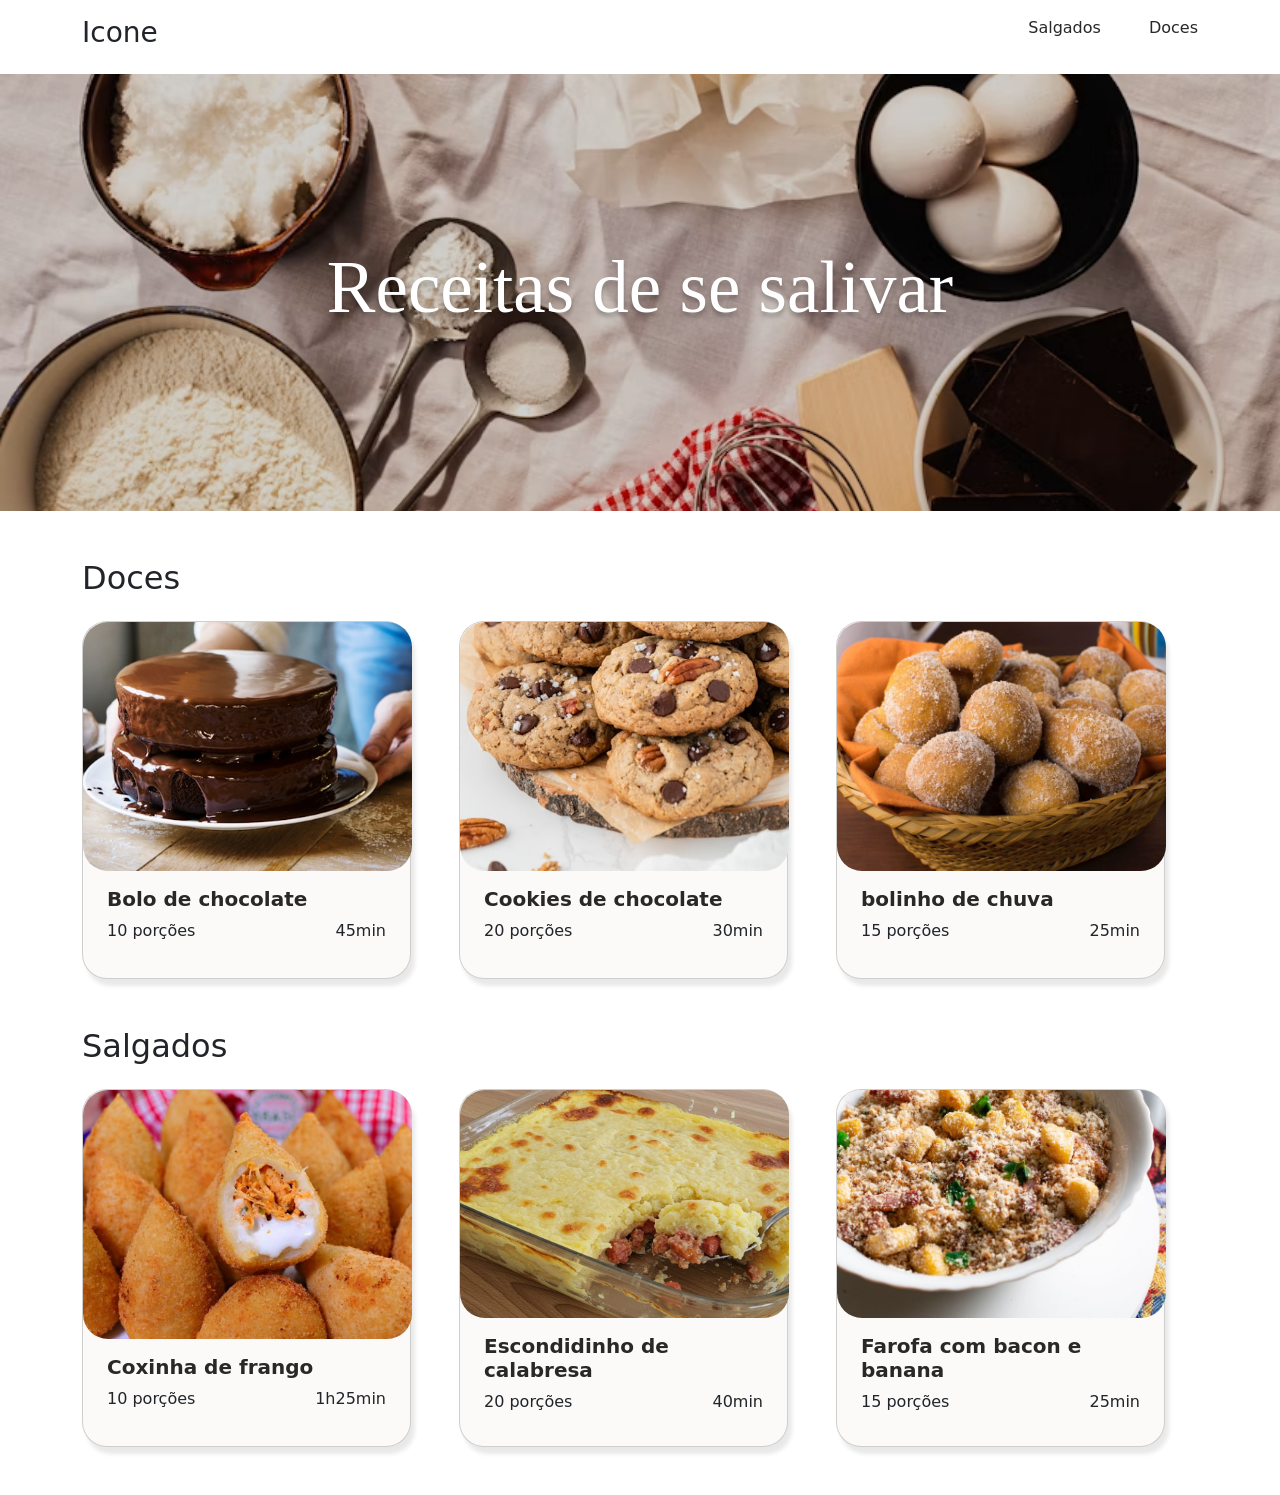
==== index.html @ 7269e51e "subindo primeira parte" ====
<!DOCTYPE html>
<html lang="pt-br">

<head>
  <meta charset="UTF-8">
  <meta name="viewport" content="width=device-width, initial-scale=1.0">
  <link href="https://cdn.jsdelivr.net/npm/bootstrap@5.3.8/dist/css/bootstrap.min.css" rel="stylesheet" integrity="sha384-sRIl4kxILFvY47J16cr9ZwB07vP4J8+LH7qKQnuqkuIAvNWLzeN8tE5YBujZqJLB" crossorigin="anonymous">

  <link rel="stylesheet" href="style.css">

  <title>Document</title>
</head>

<body>
  <header>
    <div class="container py-3 d-flex justify-content-between">
      <h3>Icone</h3>
      <div class="d-flex gap-5">
        <a href="#salgados" title="Salgados">Salgados</a>
        <a href="#doces" title="Doces">Doces</a>
      </div>
    </div>
  </header>

  <div class="banner  d-flex justify-content-center align-items-center">
    <div class="banner2"></div>
    <h1>Receitas de se salivar</h1>
  </div>

  <article class="my-5">
    <div class="container">
      <h2 class="mb-4" id="doces">Doces</h2>
      <div class="d-flex gap-5">
        <a href="./paginas/doce/bolo.html">
          <div class="card">
            <div class="foto"></div>
            <div class="py-3 px-4">
              <h4 class="tCard">Bolo de chocolate</h4>
              <div class="d-flex justify-content-between">
                <p>10 porções</p>
                <p>45min</p>
              </div>
            </div>
          </div>
        </a>

        <div class="card">
          <div class="foto2"></div>
          <div class="py-3 px-4">
            <h4 class="tCard">Cookies de chocolate</h4>
            <div class="d-flex justify-content-between">
              <p>20 porções</p>
              <p>30min</p>
            </div>
          </div>
        </div>

        <div class="card">
          <div class="foto3"></div>
          <div class="py-3 px-4">
            <h4 class="tCard">bolinho de chuva</h4>
            <div class="d-flex justify-content-between">
              <p>15 porções</p>
              <p>25min</p>
            </div>
          </div>
        </div>
      </div>

      <h2 class="mt-5 mb-4" id="salgados">Salgados</h2>
      <div class="d-flex gap-5">
        <div class="card">
          <div class="foto4"></div>
          <div class="py-3 px-4">
            <h4 class="tCard">Coxinha de frango</h4>
            <div class="d-flex justify-content-between">
              <p>10 porções</p>
              <p>1h25min</p>
            </div>
          </div>
        </div>

        <div class="card">
          <div class="foto5"></div>
          <div class="py-3 px-4">
            <h4 class="tCard">Escondidinho de calabresa</h4>
            <div class="d-flex justify-content-between">
              <p>20 porções</p>
              <p>40min</p>
            </div>
          </div>
        </div>

        <div class="card">
          <div class="foto6"></div>
          <div class="py-3 px-4">
            <h4 class="tCard">Farofa com bacon e banana</h4>
            <div class="d-flex justify-content-between">
              <p>15 porções</p>
              <p>25min</p>
            </div>
          </div>
        </div>
      </div>
    </div>
  </article>
</body>

</html>
---- style.css ----
a {
  color: #282828;
  text-decoration: none;
}

.banner {
  width: 100%;
  height: 437px;
  background: url("img/image.png");
  background-repeat: no-repeat;
  background-size: cover;
  background-position: 100%;
  position: relative
}

.banner2 {
  width: 100%;
  height: 437px;
  background-color: #00000030;
  position: absolute;
}

h1 {
  color: #ffffff !important;
  z-index: 1;
  font-family: cursive;
  font-size: 73px;
  text-shadow: 0px 4px 4px rgba(0, 0, 0, 0.25);
  width: 50%;
  text-align: center;
}

.card {
  width: 329px;
  height: 358px;
  background: #FBFAF8;
  box-shadow: 4px 7px 4px rgba(0, 0, 0, 0.09);
  border-radius: 25px;
}

.foto,
.foto2,
.foto3,
.foto4,
.foto5,
.foto6 {
  width: 329px;
  height: 249px;
  border-radius: 25px;
  background-repeat: no-repeat;
  background-size: cover;
  background-position: bottom;
}

.foto {
  background-image: url(./img/bolo.jpg);
}

.foto2 {
  background-image: url(./img/cookie.jpg);
}

.foto3 {
  background-image: url(./img/bolinho.jpg);
}

.foto4 {
  background-image: url(./img/coxinha.jpg);
}

.foto5 {
  background-image: url(./img/escondidinho.jpg);
}

.foto6 {
  background-image: url(./img/farofa.jpg);
}

.tCard {
  font-weight: 600;
  font-size: 20px;
  color: #282828;
}

.fotoPagina {
  width: 100%;
  height: 75vh;
  background: url(/img/bolo.jpg);
  background-repeat: no-repeat;
  background-size: cover;
  background-position: 50% 65%;
  border-radius: 25px;
  display: flex;
  justify-self: center;
}
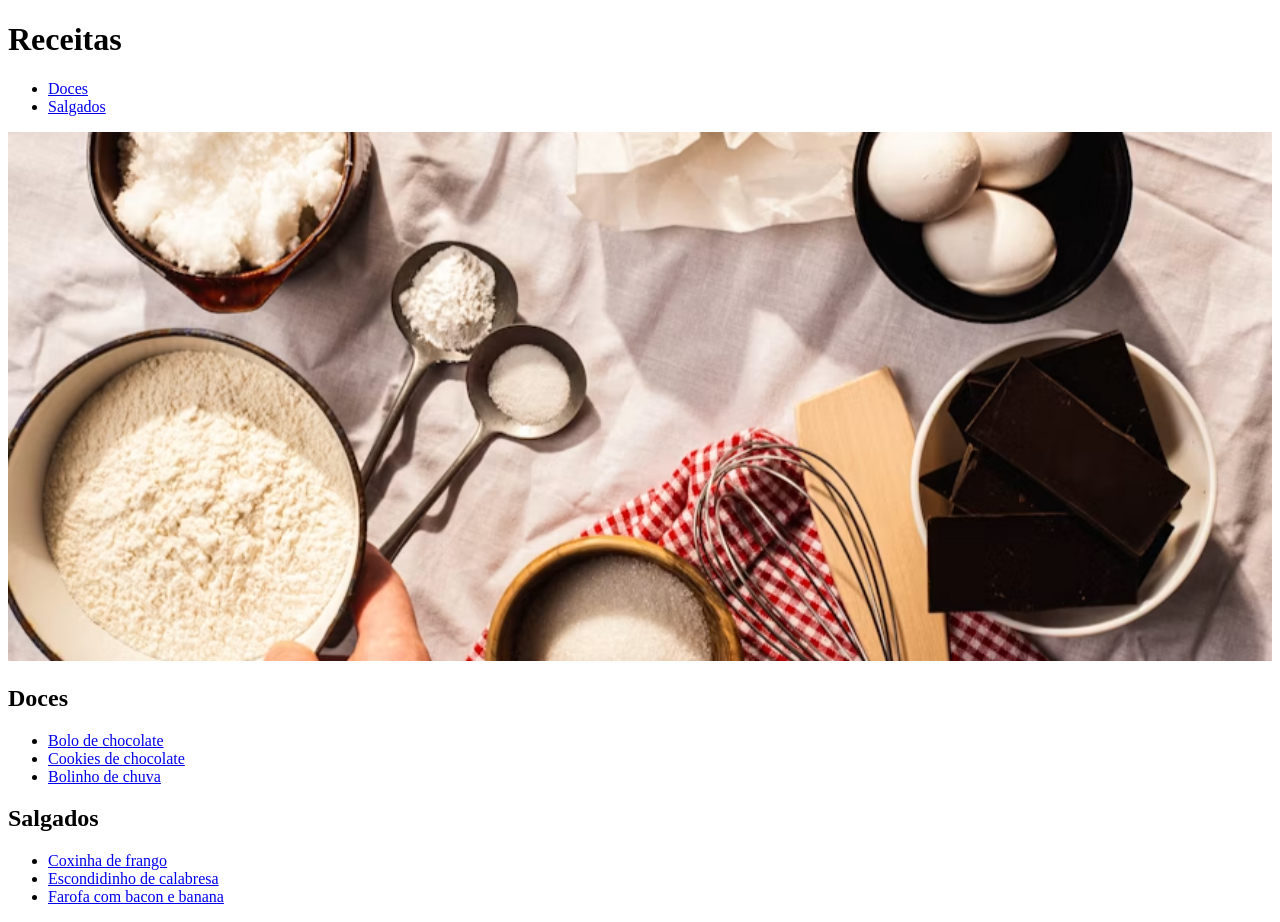
==== commit 6268bce7: "subindo novas imagens e deixando o html masi semnatico" ====
--- a/index.html
+++ b/index.html
@@ -1,109 +1,45 @@
 <!DOCTYPE html>
 <html lang="pt-br">
-
 <head>
   <meta charset="UTF-8">
   <meta name="viewport" content="width=device-width, initial-scale=1.0">
-  <link href="https://cdn.jsdelivr.net/npm/bootstrap@5.3.8/dist/css/bootstrap.min.css" rel="stylesheet" integrity="sha384-sRIl4kxILFvY47J16cr9ZwB07vP4J8+LH7qKQnuqkuIAvNWLzeN8tE5YBujZqJLB" crossorigin="anonymous">
-
-  <link rel="stylesheet" href="style.css">
-
-  <title>Document</title>
+  <title>receitas</title>
 </head>
-
 <body>
   <header>
-    <div class="container py-3 d-flex justify-content-between">
-      <h3>Icone</h3>
-      <div class="d-flex gap-5">
-        <a href="#salgados" title="Salgados">Salgados</a>
-        <a href="#doces" title="Doces">Doces</a>
-      </div>
-    </div>
+    <h1>Receitas</h1>
+    <nav>
+      <ul>
+        <li>
+          <a href="#doces">Doces</a>
+        </li>
+        <li>
+          <a href="#salgados">Salgados</a>
+        </li>
+      </ul>
+    </nav>
   </header>
 
-  <div class="banner  d-flex justify-content-center align-items-center">
-    <div class="banner2"></div>
-    <h1>Receitas de se salivar</h1>
-  </div>
-
-  <article class="my-5">
-    <div class="container">
-      <h2 class="mb-4" id="doces">Doces</h2>
-      <div class="d-flex gap-5">
-        <a href="./paginas/doce/bolo.html">
-          <div class="card">
-            <div class="foto"></div>
-            <div class="py-3 px-4">
-              <h4 class="tCard">Bolo de chocolate</h4>
-              <div class="d-flex justify-content-between">
-                <p>10 porções</p>
-                <p>45min</p>
-              </div>
-            </div>
-          </div>
-        </a>
-
-        <div class="card">
-          <div class="foto2"></div>
-          <div class="py-3 px-4">
-            <h4 class="tCard">Cookies de chocolate</h4>
-            <div class="d-flex justify-content-between">
-              <p>20 porções</p>
-              <p>30min</p>
-            </div>
-          </div>
-        </div>
-
-        <div class="card">
-          <div class="foto3"></div>
-          <div class="py-3 px-4">
-            <h4 class="tCard">bolinho de chuva</h4>
-            <div class="d-flex justify-content-between">
-              <p>15 porções</p>
-              <p>25min</p>
-            </div>
-          </div>
-        </div>
-      </div>
-
-      <h2 class="mt-5 mb-4" id="salgados">Salgados</h2>
-      <div class="d-flex gap-5">
-        <div class="card">
-          <div class="foto4"></div>
-          <div class="py-3 px-4">
-            <h4 class="tCard">Coxinha de frango</h4>
-            <div class="d-flex justify-content-between">
-              <p>10 porções</p>
-              <p>1h25min</p>
-            </div>
-          </div>
-        </div>
-
-        <div class="card">
-          <div class="foto5"></div>
-          <div class="py-3 px-4">
-            <h4 class="tCard">Escondidinho de calabresa</h4>
-            <div class="d-flex justify-content-between">
-              <p>20 porções</p>
-              <p>40min</p>
-            </div>
-          </div>
-        </div>
-
-        <div class="card">
-          <div class="foto6"></div>
-          <div class="py-3 px-4">
-            <h4 class="tCard">Farofa com bacon e banana</h4>
-            <div class="d-flex justify-content-between">
-              <p>15 porções</p>
-              <p>25min</p>
-            </div>
-          </div>
-        </div>
-      </div>
-    </div>
-  </article>
+  <main>
+    <section>
+        <img src="/img/banner.png" alt="mesa de cozinha com ingredientes: farinha, ovo, chocolate, açucar e fermento." width="100%">
+    </section>
+    <article aria-labelledby="Doces" id="doces">
+      <h2>Doces</h2>
+      <ul>
+        <li><a href="/paginas/doce/bolo/bolo.html">Bolo de chocolate</a></li>
+        <li><a href="/paginas/doce/cookies/cookies.html">Cookies de chocolate</a></li>
+        <li><a href="/paginas/doce/bolinho/bolinho.html">Bolinho de chuva</a></li>
+      </ul>
+    </article>
+    <article aria-labelledby="Salgados" id="salgados">
+      <h2>Salgados</h2>
+      <ul>
+        <li><a href="/paginas/salgado/coxinha/coxinha.html">Coxinha de frango</a></li>
+        <li><a href="/paginas/salgado/escondidinho/escondidinho.html">Escondidinho de calabresa</a></li>
+        <li><a href="/paginas/salgado/farofa/farofa.html">Farofa com bacon e banana</a></li>
+      </ul>
+    </article>
+  </main>
 </body>
-
 </html>
